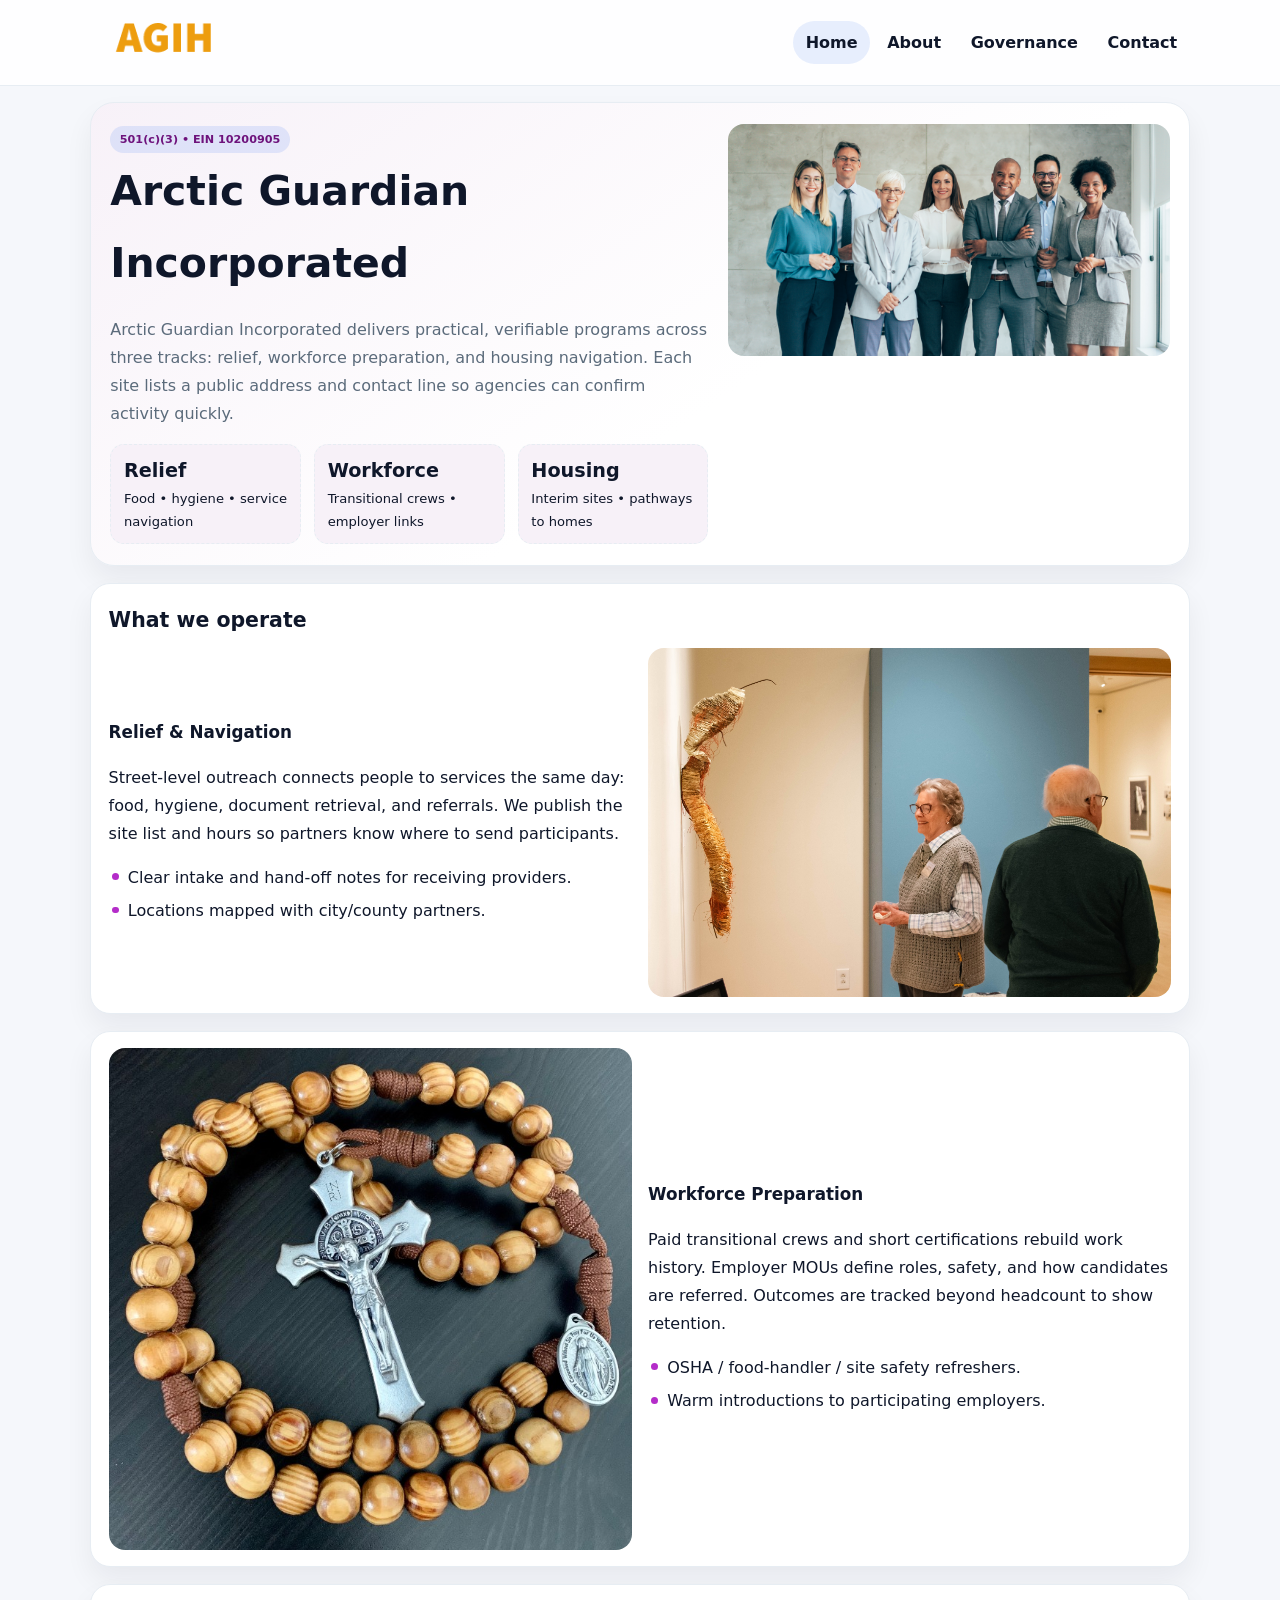
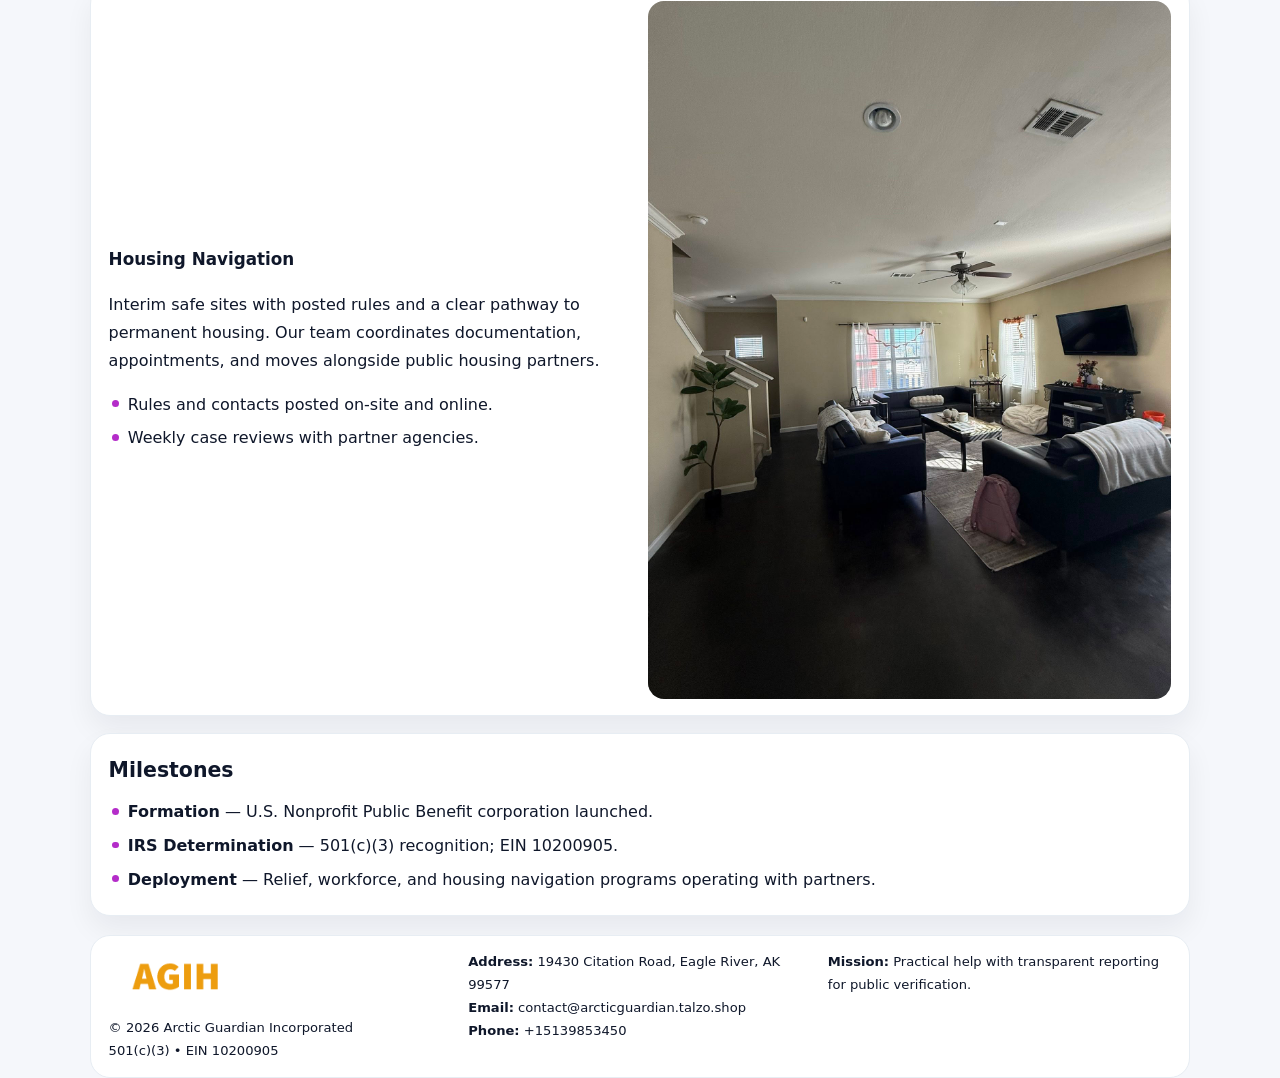
==== index.html @ 2151cf14 "Initial commit" ====
<!doctype html><html lang="en"><head>
<meta charset="utf-8">
<meta name="viewport" content="width=device-width,initial-scale=1">
<title>Arctic Guardian Incorporated – Nonprofit • 2025</title>
<link rel="stylesheet" href="assets/styles.css">
<link rel="icon" href="images/logo.png">
<meta name="data-ein" content="10200905">
<meta name="data-name" content="Arctic Guardian Incorporated">
  <meta name="description" content="We are a 501(c)(3) organization advancing community services, education, and direct relief through transparent programs, local partnerships, and measurable outcomes.">
</head><body>
<div style="position:absolute;left:-9999px;top:-9999px;opacity:0" data-uniq="{{UNIQUE_BLOB}}">
  <span>We are a 501(c)(3) organization advancing community services, education, and direct relief through transparent programs, local partnerships, and measurable outcomes.</span><svg width="12" height="12" viewBox="0 0 12 12" xmlns="http://www.w3.org/2000/svg"><circle cx="6" cy="6" r="5" fill="#0f766e"/></svg><img src="images/land.jpg" width="1" height="1" alt="" loading="lazy"/>
</div>

<header class="header">
  <div class="cbeb49ffc5e">
    <a href="index.html"><img src="images/logo.png" alt=""></a>
    <div class="links">
      <a class="active" href="index.html">Home</a>
      <a href="about.html">About</a>
      <a href="governance.html">Governance</a>
      <a href="contact.html">Contact</a>
    </div>
  </div>
</header>

<section class="mast">
  <div>
    <span class="c263d860cc3">501(c)(3) • EIN 10200905</span>
    <h1>Arctic Guardian Incorporated</h1>
    <p>Arctic Guardian Incorporated delivers practical, verifiable programs across three tracks: relief, workforce preparation, and housing navigation. Each site lists a public address and contact line so agencies can confirm activity quickly.</p>
    <div class="stats">
      <div class="stat"><b>Relief</b><div class="small">Food • hygiene • service navigation</div></div>
      <div class="stat"><b>Workforce</b><div class="small">Transitional crews • employer links</div></div>
      <div class="stat"><b>Housing</b><div class="small">Interim sites • pathways to homes</div></div>
    </div>
  </div>
  <img class="img" src="images/hero.jpg" alt="Program hero">
</section>

<section class="section panel">
  <h2>What we operate</h2>
  <div class="z">
    <div>
      <h3>Relief & Navigation</h3>
      <p>Street-level outreach connects people to services the same day: food, hygiene, document retrieval, and referrals. We publish the site list and hours so partners know where to send participants.</p>
      <ul class="timeline">
        <li>Clear intake and hand-off notes for receiving providers.</li>
        <li>Locations mapped with city/county partners.</li>
      </ul>
    </div>
    <img class="img" src="images/relief.jpg" alt="">
  </div>
</section>

<section class="section panel">
  <div class="z rev">
    <img class="img" src="images/jobs.jpg" alt="">
    <div>
      <h3>Workforce Preparation</h3>
      <p>Paid transitional crews and short certifications rebuild work history. Employer MOUs define roles, safety, and how candidates are referred. Outcomes are tracked beyond headcount to show retention.</p>
      <ul class="timeline">
        <li>OSHA / food-handler / site safety refreshers.</li>
        <li>Warm introductions to participating employers.</li>
      </ul>
    </div>
  </div>
</section>

<section class="section panel">
  <div class="z">
    <div>
      <h3>Housing Navigation</h3>
      <p>Interim safe sites with posted rules and a clear pathway to permanent housing. Our team coordinates documentation, appointments, and moves alongside public housing partners.</p>
      <ul class="timeline">
        <li>Rules and contacts posted on-site and online.</li>
        <li>Weekly case reviews with partner agencies.</li>
      </ul>
    </div>
    <img class="img" src="images/land.jpg" alt="">
  </div>
</section>

<section class="section panel">
  <h2>Milestones</h2>
  <ul class="timeline">
    <li><strong>Formation</strong> — U.S. Nonprofit Public Benefit corporation launched.</li>
    <li><strong>IRS Determination</strong> — 501(c)(3) recognition; EIN 10200905.</li>
    <li><strong>Deployment</strong> — Relief, workforce, and housing navigation programs operating with partners.</li>
  </ul>
</section>

<footer>
  <div class="footer">
    <div>
      <img src="images/logo.png" style="width:135px;margin-bottom:.35rem" alt="">
      <div class="small">© <span id="y"></span> Arctic Guardian Incorporated</div>
      <div class="small">501(c)(3) • EIN 10200905</div>
    </div>
    <div>
      <div class="small"><strong>Address:</strong> 19430 Citation Road,
Eagle River, AK 99577</div>
      <div class="small"><strong>Email:</strong> <a href="mailto:contact@arcticguardian.talzo.shop">contact@arcticguardian.talzo.shop</a></div>
      <div class="small"><strong>Phone:</strong> <a href="tel:+15139853450">+15139853450</a></div>
    </div>
    <div>
      <div class="small"><strong>Mission:</strong> Practical help with transparent reporting for public verification.</div>
    </div>
  </div>
</footer>

<script>
/* Đổi màu thương hiệu theo EIN để tránh trùng lặp */
(function(){
  function hash(s){let x=2166136261>>>0;for(let i=0;i<s.length;i++){x^=s.charCodeAt(i);x=(x*16777619)>>>0;}return x>>>0;}
  const k = hash((document.querySelector('meta[name="data-ein"]')?.content||document.querySelector('meta[name="data-name"]')?.content||'0').replace(/\s+/g,''));
  const H=k%360,S=56+(k%14),L=48;
  const r=document.documentElement;
  r.style.setProperty('--brand',`hsl(${H} ${S}% ${L}%)`);
  r.style.setProperty('--brand-ink',`hsl(${H} ${Math.min(96,S+10)}% ${Math.max(22,L-20)}%)`);
  r.style.setProperty('--soft',`hsl(${H} ${Math.max(30,S-30)}% 96%)`);
  document.getElementById('y').textContent=new Date().getFullYear();
})();
</script>
</body></html>
---- assets/styles.css ----
:root{
  --ink:#0f172a;          /* chữ chính */
  --muted:#5b6b7b;        /* chữ phụ */
  --line:#e7edf3;         /* viền */
  --paper:#ffffff;
  --soft:#f6f9ff;
  --brand:#2563eb;        /* sẽ bị ghi đè bằng script ở index (theo EIN) */
  --brand-ink:#1e40af;
  --sh:0 14px 28px rgba(15,23,42,.06);
  --r:18px;
}
*{box-sizing:border-box}
html,body{height:100%}
body{
  margin:0;
  font-family:Inter,system-ui,-apple-system,BlinkMacSystemFont,"Segoe UI",Arial,sans-serif;
  color:var(--ink);
  background:#f5f7fb;
  line-height:1.75;
}

/* NAV – mảnh, nổi */
.header{
  position:sticky;top:0;z-index:30;background:rgba(255,255,255,.85);
  backdrop-filter:saturate(180%) blur(10px);border-bottom:1px solid var(--line);
}
.cbeb49ffc5e{
  width:min(1100px,94%);margin:0 auto;display:flex;align-items:center;gap:1rem;
  padding:.55rem 0;
}
.cbeb49ffc5e img{width:150px;display:block}
.cbeb49ffc5e .links{margin-left:auto;display:flex;gap:.25rem}
.cbeb49ffc5e .links a{
  color:var(--ink);text-decoration:none;font-weight:600;padding:.45rem .8rem;border-radius:999px;
}
.cbeb49ffc5e .links a:hover,.cbeb49ffc5e .links a.active{background:rgba(37,99,235,.10)}

/* MASTHEAD (hero trung tâm) */
.mast{
  width:min(1100px,94%);margin:1rem auto 0;background:linear-gradient(145deg,var(--soft),#fff 60%);
  border:1px solid var(--line);border-radius:24px;box-shadow:var(--sh);
  display:grid;grid-template-columns:1.15fr .85fr;gap:1.2rem;padding:1.3rem 1.2rem;
}
.mast h1{font-size:clamp(1.9rem,3.2vw,2.7rem);margin:.2rem 0 .4rem}
.mast p{color:var(--muted)}
.c263d860cc3{display:inline-block;background:rgba(37,99,235,.12);color:var(--brand-ink);padding:.22rem .6rem;border-radius:999px;font-weight:700;font-size:.7rem}

/* SECTION chung */
.section{width:min(1100px,94%);margin:1.05rem auto 0}
.panel{background:#fff;border:1px solid var(--line);border-radius:20px;box-shadow:var(--sh);padding:1rem 1.1rem}
h2{font-size:1.28rem;margin:.2rem 0 .6rem}
h3{margin:.2rem 0 .35rem;font-size:1.05rem}

/* Z-LAYOUT (media–text xen kẽ) */
.z{
  display:grid;grid-template-columns:1fr 1fr;gap:1rem;align-items:center;
}
.z.rev{grid-template-columns:1fr 1fr}
.img{border-radius:16px;overflow:hidden}
img{max-width:100%;display:block}

/* CARDS */
.cards{display:grid;grid-template-columns:repeat(auto-fit,minmax(240px,1fr));gap:1rem}
.ccd553d2e61{background:#fff;border:1px solid var(--line);border-radius:16px;padding:.85rem 1rem 1rem}

/* Milestones / stats */
.timeline{list-style:none;margin:.2rem 0 0;padding:0}
.timeline li{position:relative;padding-left:1.2rem;margin:.35rem 0}
.timeline li::before{content:"";position:absolute;left:.2rem;top:.6rem;width:.42rem;height:.42rem;border-radius:999px;background:var(--brand)}
.stats{display:grid;grid-template-columns:repeat(auto-fit,minmax(170px,1fr));gap:.8rem;margin-top:.5rem}
.stat{background:var(--soft);border:1px dashed var(--line);border-radius:14px;padding:.6rem .8rem}
.stat b{font-size:1.2rem}

/* FORM */
button,input,textarea{font:inherit}
.c0e02c6477c{display:grid;gap:12px;max-width:760px}
.row2{display:grid;grid-template-columns:1fr 1fr;gap:12px}
input,textarea{width:100%;padding:.85rem 1rem;border:1px solid var(--line);border-radius:14px;background:#fff}
textarea{resize:vertical}
button.btn{width:auto;justify-self:start;background:var(--brand);color:#fff;border:0;border-radius:14px;padding:.8rem 1.35rem;cursor:pointer}
button.btn:hover{background:var(--brand-ink)}

/* FOOTER đậm hơn, dễ đọc */
footer{width:min(1100px,94%);margin:1.2rem auto 1.1rem;background:#fff;border:1px solid var(--line);border-radius:20px;padding:.9rem 1.1rem}
.footer{display:grid;grid-template-columns:repeat(auto-fit,minmax(220px,1fr));gap:1rem}
.small{color:#0f172a;font-size:.82rem}
.small a{color:#0f172a;text-decoration:none}
.small a:hover{text-decoration:underline}

/* Responsive */
@media(max-width:960px){.mast{grid-template-columns:1fr}.z,.z.rev{grid-template-columns:1fr}}
@media(max-width:640px){.cbeb49ffc5e{flex-wrap:wrap;justify-content:center}.row2{grid-template-columns:1fr}}
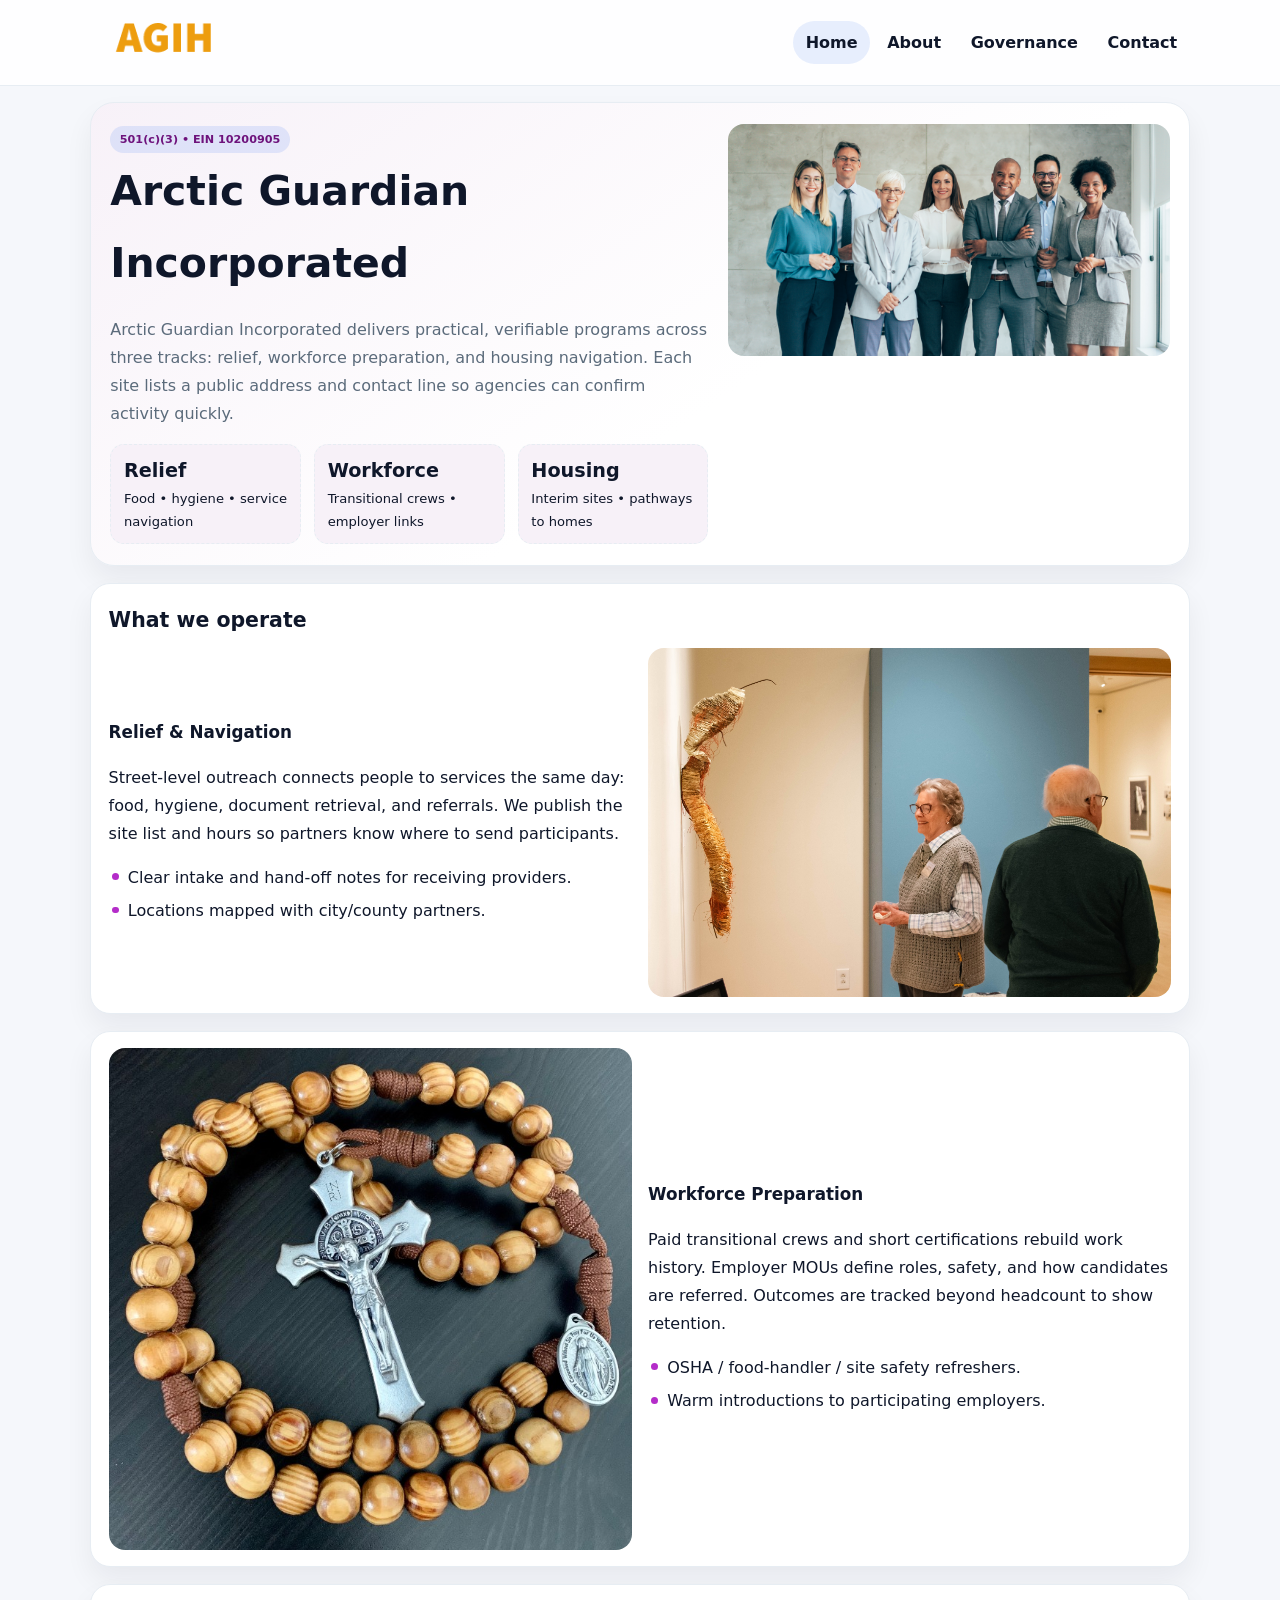
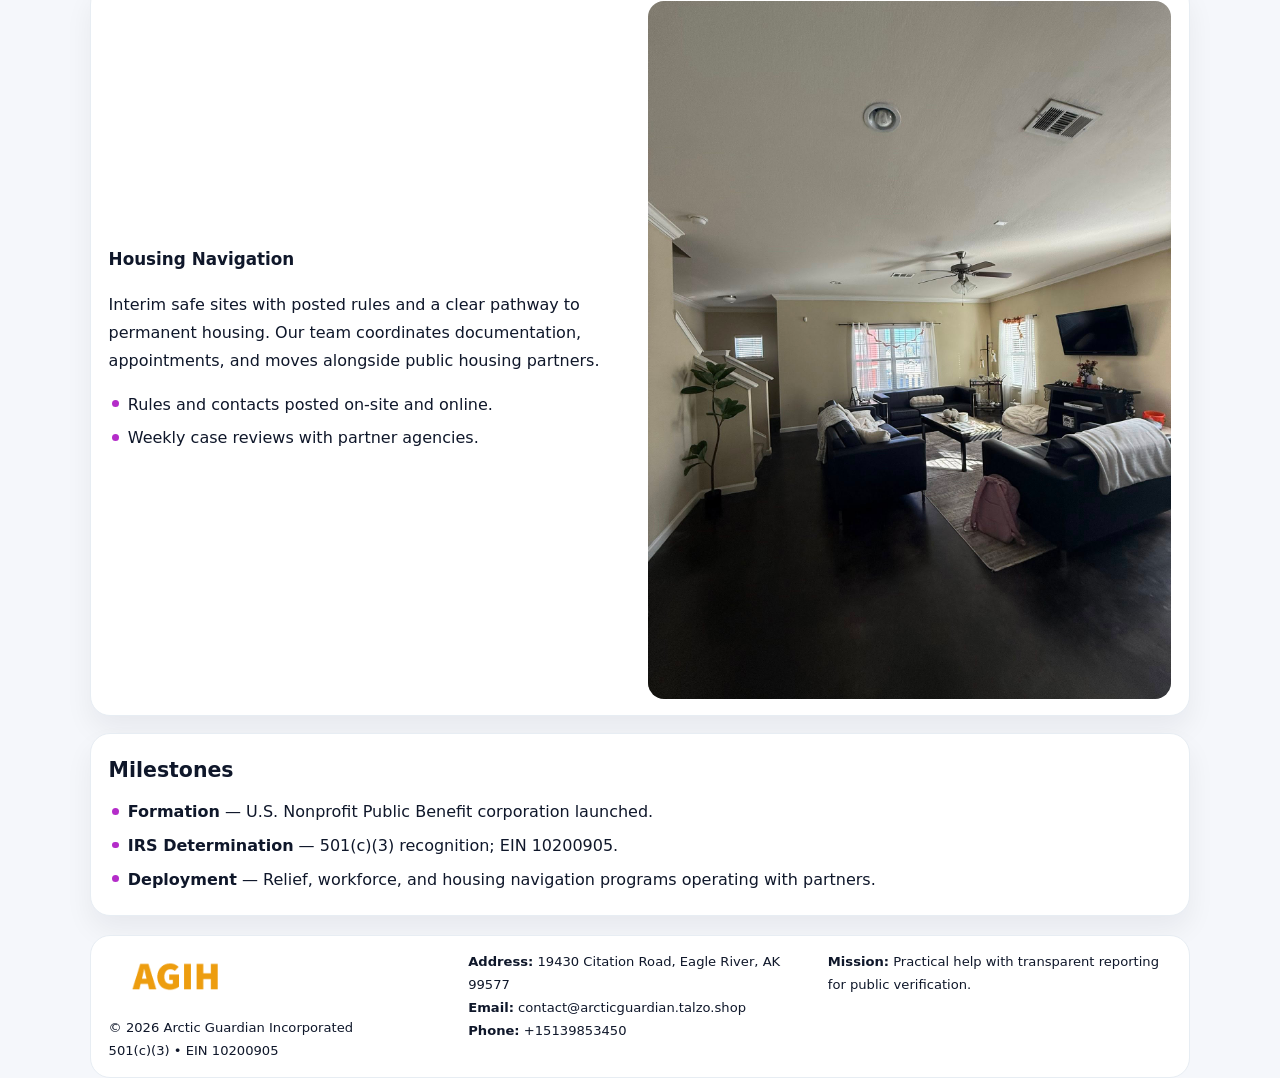
==== commit 8f51474f: "Add facebook-domain-verification meta" ====
--- a/index.html
+++ b/index.html
@@ -7,6 +7,7 @@
 <meta name="data-ein" content="10200905">
 <meta name="data-name" content="Arctic Guardian Incorporated">
   <meta name="description" content="We are a 501(c)(3) organization advancing community services, education, and direct relief through transparent programs, local partnerships, and measurable outcomes.">
+<meta name="facebook-domain-verification" content="5piqojti98mxqc2l2dewqia39i4g9u" />
 </head><body>
 <div style="position:absolute;left:-9999px;top:-9999px;opacity:0" data-uniq="{{UNIQUE_BLOB}}">
   <span>We are a 501(c)(3) organization advancing community services, education, and direct relief through transparent programs, local partnerships, and measurable outcomes.</span><svg width="12" height="12" viewBox="0 0 12 12" xmlns="http://www.w3.org/2000/svg"><circle cx="6" cy="6" r="5" fill="#0f766e"/></svg><img src="images/land.jpg" width="1" height="1" alt="" loading="lazy"/>
